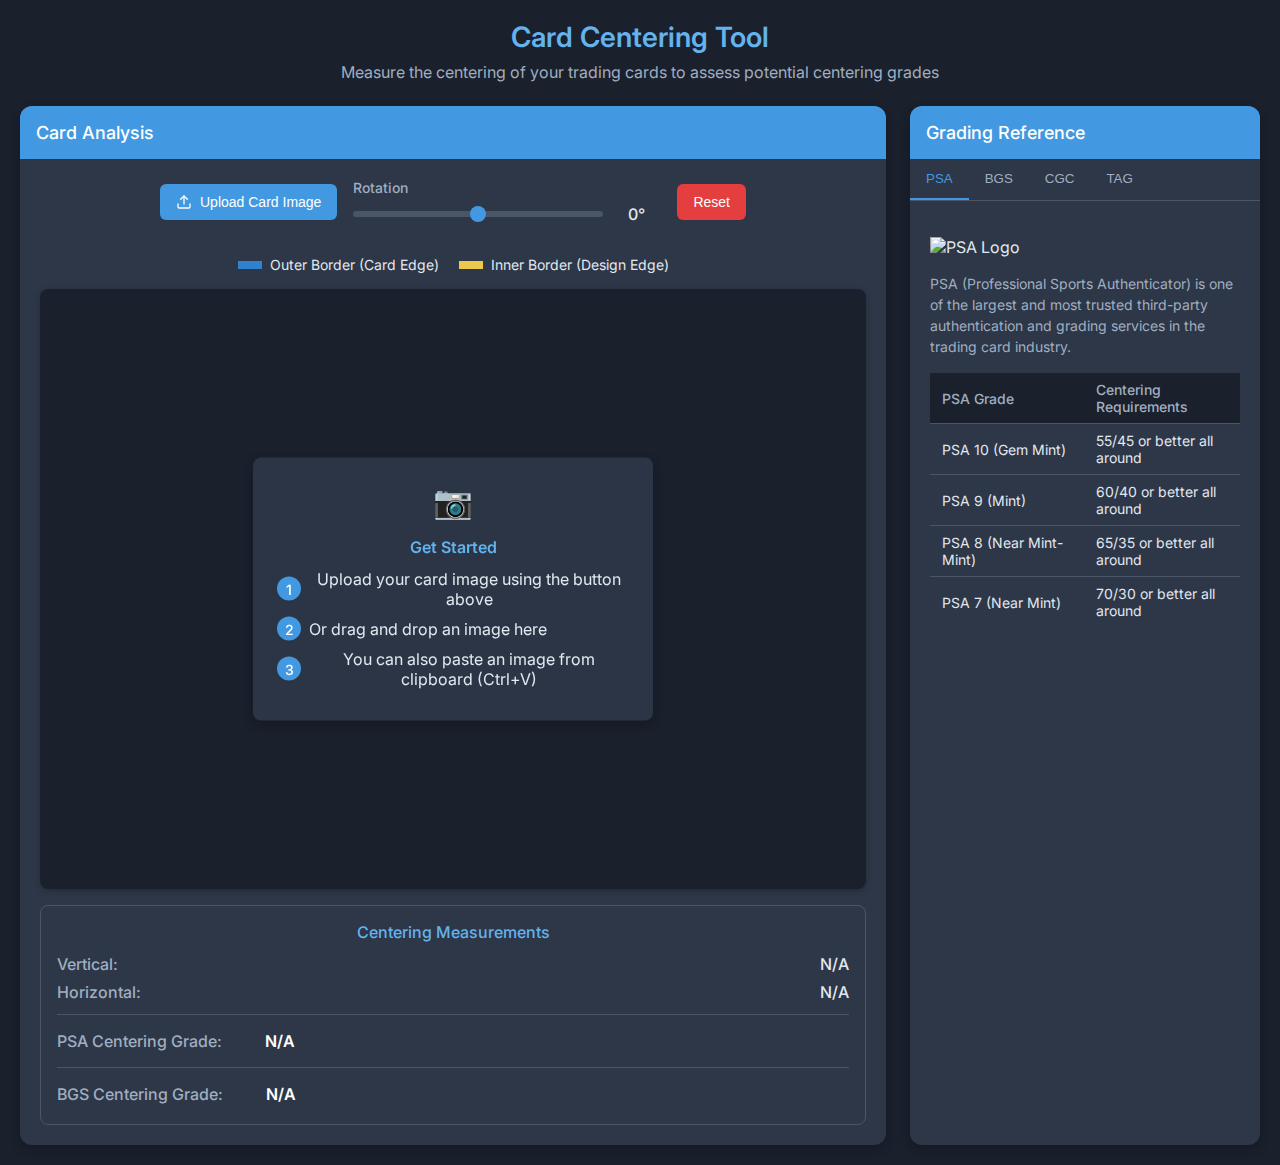
==== index.html @ 0b1258e8 "Version 2" ====
<!DOCTYPE html>
<html lang="en">
<head>
  <meta charset="UTF-8">
  <meta name="viewport" content="width=device-width, initial-scale=1.0">
  <title>Card Centering Tool</title>
  <!-- Google Font -->
  <link rel="preconnect" href="https://fonts.googleapis.com">
  <link rel="preconnect" href="https://fonts.gstatic.com" crossorigin>
  <link href="https://fonts.googleapis.com/css2?family=Inter:wght@400;500;600&display=swap" rel="stylesheet">
  <link rel="stylesheet" href="styles.css">
</head>
<body>
  <div class="header">
    <h1>Card Centering Tool</h1>
    <p class="subheader">Measure the centering of your trading cards to assess potential centering grades</p>
  </div>
  
  <div class="main-container">
    <div class="card-panel">
      <div class="panel-header">Card Analysis</div>
      <div class="panel-content">
        <!-- Controls -->
        <div class="controls">
          <div class="file-input-wrapper">
            <button class="file-input-button">
              <svg xmlns="http://www.w3.org/2000/svg" width="16" height="16" viewBox="0 0 24 24" fill="none" stroke="currentColor" stroke-width="2" stroke-linecap="round" stroke-linejoin="round">
                <path d="M21 15v4a2 2 0 0 1-2 2H5a2 2 0 0 1-2-2v-4"></path>
                <polyline points="17 8 12 3 7 8"></polyline>
                <line x1="12" y1="3" x2="12" y2="15"></line>
              </svg>
              Upload Card Image
            </button>
            <input type="file" id="fileInput" accept="image/*">
          </div>
          
          <div class="control-group">
            <label class="control-label" for="rotateSlider">Rotation</label>
            <div style="display: flex; align-items: center; gap: 8px;">
              <input type="range" id="rotateSlider" min="-5" max="5" step="0.1" value="0">
              <span id="angleValue">0°</span>
            </div>
          </div>
          
          <button id="resetButton" class="reset-button">
            Reset
          </button>
        </div>
        
        <!-- Border legend -->
        <div class="border-legend">
          <div class="legend-item">
            <div class="legend-color outer-border"></div>
            <span>Outer Border (Card Edge)</span>
          </div>
          <div class="legend-item">
            <div class="legend-color inner-border"></div>
            <span>Inner Border (Design Edge)</span>
          </div>
        </div>
        
        <!-- Canvas wrapper -->
        <div id="canvasWrapper">
          <div id="canvasContainer">
            <canvas id="cardCanvas" width="800" height="600"></canvas>
            <!-- Instruction overlay -->
            <div id="instructions">
              <div class="instruction-icon">📷</div>
              <div class="instruction-title">Get Started</div>
              <div class="instruction-step">
                <div class="step-number">1</div>
                <span>Upload your card image using the button above</span>
              </div>
              <div class="instruction-step">
                <div class="step-number">2</div>
                <span>Or drag and drop an image here</span>
              </div>
              <div class="instruction-step">
                <div class="step-number">3</div>
                <span>You can also paste an image from clipboard (Ctrl+V)</span>
              </div>
            </div>
          </div>
        </div>
        
        <!-- Centering info panel -->
        <div id="infoPanel">
          <div class="info-title">Centering Measurements</div>
          <div class="info-row">
            <span class="info-label">Vertical:</span>
            <span id="verticalInfo" class="info-value">N/A</span>
          </div>
          <div class="info-row">
            <span class="info-label">Horizontal:</span>
            <span id="horizontalInfo" class="info-value">N/A</span>
          </div>
          
          <div class="grade-indicator">
            <span class="grade-label">PSA Centering Grade:</span>
            <span id="psaGrade" class="grade-value">N/A</span>
          </div>
          <div class="grade-indicator">
            <span class="grade-label">BGS Centering Grade:</span>
            <span id="bgsGrade" class="grade-value">N/A</span>
          </div>
        </div>
      </div>
    </div>
    
    <!-- Grading reference panel -->
    <div class="grading-panel">
      <div class="panel-header">Grading Reference</div>
      <div class="company-tabs">
        <button class="company-tab active" data-tab="psa">PSA</button>
        <button class="company-tab" data-tab="bgs">BGS</button>
        <button class="company-tab" data-tab="cgc">CGC</button>
        <button class="company-tab" data-tab="tag">TAG</button>
      </div>
      <div class="grading-content">
        <div class="tab-content-wrapper">
          <!-- PSA Content -->
          <div id="psa-content" class="company-content active">
            <img src="/api/placeholder/180/60" alt="PSA Logo" class="grading-logo">
            <p class="company-description">PSA (Professional Sports Authenticator) is one of the largest and most trusted third-party authentication and grading services in the trading card industry.</p>
            
            <div class="grading-info">
              <table class="grading-table">
                <thead>
                  <tr>
                    <th>PSA Grade</th>
                    <th>Centering Requirements</th>
                  </tr>
                </thead>
                <tbody>
                  <tr>
                    <td>PSA 10 (Gem Mint)</td>
                    <td>55/45 or better all around</td>
                  </tr>
                  <tr>
                    <td>PSA 9 (Mint)</td>
                    <td>60/40 or better all around</td>
                  </tr>
                  <tr>
                    <td>PSA 8 (Near Mint-Mint)</td>
                    <td>65/35 or better all around</td>
                  </tr>
                  <tr>
                    <td>PSA 7 (Near Mint)</td>
                    <td>70/30 or better all around</td>
                  </tr>
                  <tr>
                    <td>PSA 6 (Excellent-Near Mint)</td>
                    <td>75/25 or better all around</td>
                  </tr>
                </tbody>
              </table>
            </div>
            
            <p class="company-description"><strong>Note:</strong> PSA expresses centering as a ratio of the larger border measurement to the smaller (e.g., 55/45 means the larger border is 55% and smaller is 45% of the total border width/height).</p>
          </div>
          
          <!-- BGS Content -->
          <div id="bgs-content" class="company-content">
            <img src="/api/placeholder/180/60" alt="BGS Logo" class="grading-logo">
            <p class="company-description">Beckett Grading Services (BGS) is known for its detailed, sub-category grading system that includes separate scores for centering, corners, edges, and surface.</p>
            
            <div class="grading-info">
              <table class="grading-table">
                <thead>
                  <tr>
                    <th>BGS Centering Grade</th>
                    <th>Centering Requirements</th>
                  </tr>
                </thead>
                <tbody>
                  <tr>
                    <td>10 (Pristine)</td>
                    <td>50/50 both axes</td>
                  </tr>
                  <tr>
                    <td>9.5 (Gem Mint)</td>
                    <td>50/50 - 55/45 </td>
                  </tr>
                  <tr>
                    <td>9.0 (Mint)</td>
                    <td>60/40 to 65/35</td>
                  </tr>
                  <tr>
                    <td>8.5 (Near Mint-Mint+)</td>
                    <td>65/35 to 70/30</td>
                  </tr>
                  <tr>
                    <td>8.0 (Near Mint-Mint)</td>
                    <td>70/30 to 75/25</td>
                  </tr>
                </tbody>
              </table>
            </div>
            
            <p class="company-description"><strong>Note:</strong> BGS is known for being particularly strict on centering. Their Black Label (Perfect 10) requires near-perfect 50/50 centering on both axes.</p>
          </div>
          
          <!-- CGC Content -->
          <div id="cgc-content" class="company-content">
            <img src="/api/placeholder/180/60" alt="CGC Logo" class="grading-logo">
            <p class="company-description">Certified Guaranty Company (CGC) is a relatively newer trading card grading service known for their experience in comic book grading. Their centering standards are similar to BGS.</p>
            
            <div class="grading-info">
              <table class="grading-table">
                <thead>
                  <tr>
                    <th>CGC Centering Grade</th>
                    <th>Centering Requirements</th>
                  </tr>
                </thead>
                <tbody>
                  <tr>
                    <td>10 (Pristine)</td>
                    <td>55/45 or better both axes</td>
                  </tr>
                  <tr>
                    <td>9.5 (Gem Mint)</td>
                    <td>60/40 or better both axes</td>
                  </tr>
                  <tr>
                    <td>9.0 (Mint)</td>
                    <td>65/35 or better both axes</td>
                  </tr>
                  <tr>
                    <td>8.5 (Near Mint+)</td>
                    <td>70/30 or better both axes</td>
                  </tr>
                  <tr>
                    <td>8.0 (Near Mint)</td>
                    <td>75/25 or better both axes</td>
                  </tr>
                </tbody>
              </table>
            </div>
            
            <p class="company-description"><strong>Note:</strong> CGC's Perfect 10 (their highest grade) requires near-perfect centering similar to BGS Black Label.</p>
          </div>
          
          <!-- TAG Content -->
          <div id="tag-content" class="company-content">
            <img src="/api/placeholder/180/60" alt="TAG Logo" class="grading-logo">
            <p class="company-description">TAG (Trading Card Authentication & Grading) is an up-and-coming card grading company that focuses on transparency in their grading process.</p>
            
            <div class="grading-info">
              <table class="grading-table">
                <thead>
                  <tr>
                    <th>TAG Centering Grade</th>
                    <th>Centering Requirements</th>
                  </tr>
                </thead>
                <tbody>
                  <tr>
                    <td>10 (Pristine)</td>
                    <td>51/49 or better all around</td>
                  </tr>
                  <tr>
                    <td>10 (Gem+)</td>
                    <td>55/45 or better all around</td>
                  </tr>
                  <tr>
                    <td>9.5 (Gem)</td>
                    <td>60/40 or better all around</td>
                  </tr>
                  <tr>
                    <td>9.0 (Mint+)</td>
                    <td>65/35 or better all around</td>
                  </tr>
                  <tr>
                    <td>8.5 (Mint)</td>
                    <td>70/30 or better all around</td>
                  </tr>
                  <tr>
                    <td>8.0 (Near Mint+)</td>
                    <td>75/25 or better all around</td>
                  </tr>
                </tbody>
              </table>
            </div>
            
            <p class="company-description"><strong>Note:</strong> TAG uses a similar sub-grading system to BGS, with centering being one of their primary evaluation metrics.</p>
          </div>
        </div>
      </div>
    </div>
  </div>
  
  <!-- Load JavaScript files -->
  <script src="js/constants.js"></script>
  <script src="js/utils.js"></script>
  <script src="js/gradeCalculator.js"></script>
  <script src="js/imageHandlers.js"></script>
  <script src="js/borderHandlers.js"></script>
  <script src="js/canvasDrawing.js"></script>
  <script src="js/app.js"></script>
</body>
</html>
---- styles.css ----
* { 
    box-sizing: border-box; 
    margin: 0;
    padding: 0;
  }
  
  body {
    font-family: 'Inter', sans-serif;
    background-color: #1a202c;
    color: #e2e8f0;
    margin: 0;
    padding: 20px;
    display: flex;
    flex-direction: column;
    align-items: center;
    min-height: 100vh;
  }
  
  .header {
    text-align: center;
    margin-bottom: 24px;
    width: 100%;
  }
  
  h1 {
    font-size: 28px;
    font-weight: 600;
    margin-bottom: 8px;
    color: #63b3ed;
  }
  
  .subheader {
    font-size: 16px;
    color: #a0aec0;
    max-width: 600px;
    margin: 0 auto;
  }
  
  .main-container {
    display: flex;
    gap: 24px;
    width: 100%;
    max-width: 1600px;
    justify-content: center;
  }
  
  .card-panel {
    background: #2d3748;
    border-radius: 12px;
    box-shadow: 0 4px 12px rgba(0,0,0,0.2);
    overflow: hidden;
    flex: 1;
    min-width: 300px;
    max-width: 900px;
    display: flex;
    flex-direction: column;
  }
  
  .panel-header {
    background: #4299e1;
    color: white;
    padding: 16px;
    font-weight: 500;
    font-size: 18px;
  }
  
  .panel-content {
    padding: 20px;
    flex-grow: 1;
    display: flex;
    flex-direction: column;
  }
  
  .controls {
    display: flex;
    flex-wrap: wrap;
    gap: 16px;
    margin-bottom: 16px;
    align-items: center;
    justify-content: center;
  }
  
  .control-group {
    display: flex;
    flex-direction: column;
    gap: 8px;
  }
  
  .control-label {
    font-size: 14px;
    font-weight: 500;
    color: #a0aec0;
  }
  
  .file-input-wrapper {
    position: relative;
    display: inline-block;
  }
  
  .file-input-button {
    background: #4299e1;
    color: white;
    padding: 10px 16px;
    border-radius: 6px;
    border: none;
    cursor: pointer;
    font-size: 14px;
    display: inline-flex;
    align-items: center;
    gap: 8px;
    transition: background-color 0.2s;
  }
  
  .file-input-button:hover {
    background: #3182ce;
  }
  
  #fileInput {
    position: absolute;
    top: 0;
    left: 0;
    opacity: 0;
    width: 100%;
    height: 100%;
    cursor: pointer;
  }
  
  input[type="range"] {
    width: 250px;
    height: 6px;
    -webkit-appearance: none;
    background: #4a5568;
    border-radius: 5px;
    outline: none;
  }
  
  input[type="range"]::-webkit-slider-thumb {
    -webkit-appearance: none;
    width: 16px;
    height: 16px;
    border-radius: 50%;
    background: #4299e1;
    cursor: pointer;
  }
  
  input[type="range"]::-moz-range-thumb {
    width: 16px;
    height: 16px;
    border-radius: 50%;
    background: #4299e1;
    cursor: pointer;
    border: none;
  }
  
  #angleValue {
    min-width: 50px;
    text-align: center;
    font-weight: 500;
    color: #e2e8f0;
  }
  
  #canvasWrapper {
    width: 100%;
    position: relative;
    transition: border 0.3s;
    margin-bottom: 16px;
    height: 600px; /* Increased height for better visibility */
  }
  
  #canvasWrapper.dragover {
    border: 2px dashed #4299e1;
    border-radius: 12px;
  }
  
  #canvasContainer {
    background: #2d3748;
    border-radius: 8px;
    box-shadow: 0 2px 6px rgba(0,0,0,0.2);
    position: relative;
    overflow: hidden;
    height: 100%;
  }
  
  canvas {
    width: 100%;
    height: 100%;
    background: #1a202c;
    cursor: crosshair;
    display: block;
    object-fit: contain;
  }
  
  #instructions {
    position: absolute;
    top: 50%;
    left: 50%;
    transform: translate(-50%, -50%);
    background: rgba(45, 55, 72, 0.9);
    padding: 24px;
    border-radius: 8px;
    box-shadow: 0 4px 12px rgba(0,0,0,0.2);
    text-align: center;
    font-size: 16px;
    width: 80%;
    max-width: 400px;
    z-index: 10;
    color: #e2e8f0;
  }
  
  .instruction-title {
    font-weight: 600;
    margin-bottom: 12px;
    color: #63b3ed;
  }
  
  .instruction-icon {
    font-size: 32px;
    margin-bottom: 16px;
    color: #4299e1;
  }
  
  .instruction-step {
    margin-bottom: 8px;
    display: flex;
    align-items: center;
    gap: 8px;
  }
  
  .step-number {
    background: #4299e1;
    color: white;
    width: 24px;
    height: 24px;
    border-radius: 50%;
    display: flex;
    align-items: center;
    justify-content: center;
    font-size: 14px;
    font-weight: 500;
    flex-shrink: 0;
  }
  
  #infoPanel {
    background: #2d3748;
    padding: 16px;
    border-radius: 8px;
    border: 1px solid #4a5568;
  }
  
  .info-title {
    font-weight: 500;
    margin-bottom: 12px;
    color: #63b3ed;
    text-align: center;
  }
  
  .info-row {
    display: flex;
    justify-content: space-between;
    margin-bottom: 8px;
  }
  
  .info-label {
    font-weight: 500;
    color: #a0aec0;
  }
  
  .info-value {
    font-weight: 500;
    color: #e2e8f0;
  }
  
  .grade-indicator {
    display: flex;
    align-items: center;
    gap: 8px;
    margin-top: 12px;
    padding-top: 12px;
    border-top: 1px solid #4a5568;
  }
  
  .grade-label {
    font-weight: 500;
    color: #a0aec0;
  }
  
  .grade-value {
    font-weight: 600;
    padding: 4px 8px;
    border-radius: 4px;
    color: white;
    min-width: 100px;
    text-align: center;
  }
  
  .grade-excellent {
    background-color: #38a169;
  }
  
  .grade-good {
    background-color: #4299e1;
  }
  
  .grade-fair {
    background-color: #ed8936;
  }
  
  .grade-poor {
    background-color: #e53e3e;
  }
  
  .reset-button {
    background: #e53e3e;
    color: white;
    border: none;
    padding: 10px 16px;
    border-radius: 6px;
    cursor: pointer;
    font-size: 14px;
    transition: background-color 0.2s;
  }
  
  .reset-button:hover {
    background: #c53030;
  }
  
  .grading-panel {
    background: #2d3748;
    border-radius: 12px;
    box-shadow: 0 4px 12px rgba(0,0,0,0.2);
    overflow: hidden;
    width: 350px;
    min-width: 300px;
    flex-shrink: 0;
  }
  
  .grading-content {
    padding: 20px;
    flex-grow: 1;
  }
  
  .company-tabs {
    display: flex;
    border-bottom: 1px solid #4a5568;
  }
  
  .company-tab {
    padding: 12px 16px;
    cursor: pointer;
    font-weight: 500;
    color: #a0aec0;
    background: transparent;
    border: none;
    border-bottom: 2px solid transparent;
    transition: all 0.2s;
  }
  
  .company-tab.active {
    color: #4299e1;
    border-bottom: 2px solid #4299e1;
  }
  
  .company-tab:hover:not(.active) {
    background: #1a202c;
  }
  
  .company-content {
    display: none;
    padding: 16px 0;
  }
  
  .company-content.active {
    display: block;
  }
  
  .grading-info {
    margin-bottom: 16px;
  }
  
  .grading-table {
    width: 100%;
    border-collapse: collapse;
    margin-bottom: 16px;
    font-size: 14px;
  }
  
  .grading-table th,
  .grading-table td {
    padding: 8px 12px;
    text-align: left;
    border-bottom: 1px solid #4a5568;
    color: #e2e8f0;
  }
  
  .grading-table th {
    background: #1a202c;
    font-weight: 500;
    color: #a0aec0;
  }
  
  .grading-logo {
    max-width: 180px;
    height: auto;
    margin-bottom: 16px;
    display: block;
  }
  
  .company-description {
    margin-bottom: 16px;
    font-size: 14px;
    color: #a0aec0;
    line-height: 1.5;
  }
  
  .border-legend {
    display: flex;
    gap: 20px;
    margin: 16px 0;
    justify-content: center;
    flex-wrap: wrap;
  }
  
  .legend-item {
    display: flex;
    align-items: center;
    gap: 8px;
    font-size: 14px;
    color: #e2e8f0;
  }
  
  .legend-color {
    width: 24px;
    height: 8px;
  }
  
  .outer-border {
    background-color: #3182ce;
  }
  
  .inner-border {
    background-color: #ecc94b;
  }
  
  .tab-content-wrapper {
    max-height: 400px;
    overflow-y: auto;
  }
  
  @media (max-width: 768px) {
    .main-container {
      flex-direction: column;
      align-items: center;
    }
    
    .controls {
      flex-direction: column;
      align-items: stretch;
    }
    
    .file-input-wrapper {
      width: 100%;
    }
    
    .file-input-button {
      width: 100%;
      justify-content: center;
    }
    
    input[type="range"] {
      width: 100%;
    }
    
    .grading-panel {
      width: 100%;
    }
    
    #canvasWrapper {
      height: 450px;
    }
  }
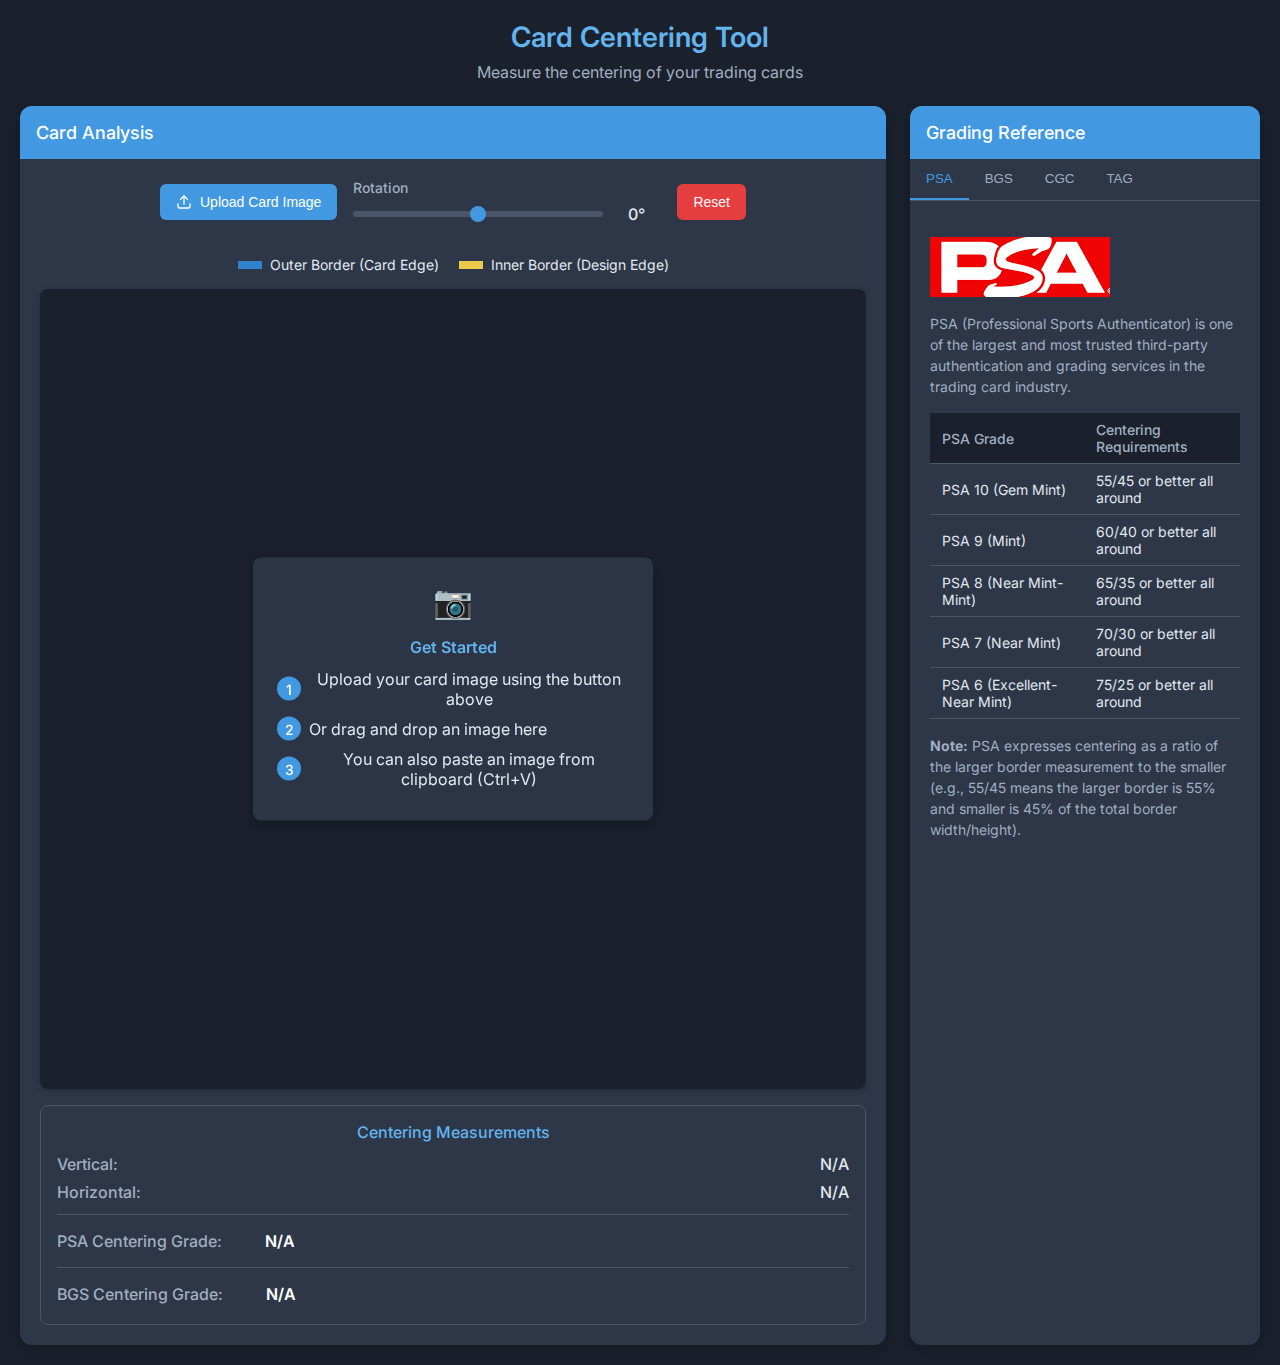
==== commit b2bf3674: "Fixed image upload, updated gui, added logo" ====
--- a/index.html
+++ b/index.html
@@ -13,9 +13,9 @@
 <body>
   <div class="header">
     <h1>Card Centering Tool</h1>
-    <p class="subheader">Measure the centering of your trading cards to assess potential centering grades</p>
+    <p class="subheader">Measure the centering of your trading cards</p>
   </div>
-  
+
   <div class="main-container">
     <div class="card-panel">
       <div class="panel-header">Card Analysis</div>
@@ -120,7 +120,7 @@
         <div class="tab-content-wrapper">
           <!-- PSA Content -->
           <div id="psa-content" class="company-content active">
-            <img src="/api/placeholder/180/60" alt="PSA Logo" class="grading-logo">
+            <img src="images/psa-logo-dark.png" alt="PSA Logo" class="grading-logo">
             <p class="company-description">PSA (Professional Sports Authenticator) is one of the largest and most trusted third-party authentication and grading services in the trading card industry.</p>
             
             <div class="grading-info">
@@ -161,14 +161,14 @@
           
           <!-- BGS Content -->
           <div id="bgs-content" class="company-content">
-            <img src="/api/placeholder/180/60" alt="BGS Logo" class="grading-logo">
+            <img src="images/bgs-logo-dark.png" alt="BGS Logo" class="grading-logo">
             <p class="company-description">Beckett Grading Services (BGS) is known for its detailed, sub-category grading system that includes separate scores for centering, corners, edges, and surface.</p>
             
             <div class="grading-info">
               <table class="grading-table">
                 <thead>
                   <tr>
-                    <th>BGS Centering Grade</th>
+                    <th>BGS Grade</th>
                     <th>Centering Requirements</th>
                   </tr>
                 </thead>
@@ -202,14 +202,14 @@
           
           <!-- CGC Content -->
           <div id="cgc-content" class="company-content">
-            <img src="/api/placeholder/180/60" alt="CGC Logo" class="grading-logo">
+            <img src="images/cgc-logo-dark.png" alt="CGC Logo" class="grading-logo">
             <p class="company-description">Certified Guaranty Company (CGC) is a relatively newer trading card grading service known for their experience in comic book grading. Their centering standards are similar to BGS.</p>
             
             <div class="grading-info">
               <table class="grading-table">
                 <thead>
                   <tr>
-                    <th>CGC Centering Grade</th>
+                    <th>CGC Grade</th>
                     <th>Centering Requirements</th>
                   </tr>
                 </thead>
@@ -243,14 +243,14 @@
           
           <!-- TAG Content -->
           <div id="tag-content" class="company-content">
-            <img src="/api/placeholder/180/60" alt="TAG Logo" class="grading-logo">
+            <img src="images/tag-logo-dark.png" alt="TAG Logo" class="grading-logo">
             <p class="company-description">TAG (Trading Card Authentication & Grading) is an up-and-coming card grading company that focuses on transparency in their grading process.</p>
             
             <div class="grading-info">
               <table class="grading-table">
                 <thead>
                   <tr>
-                    <th>TAG Centering Grade</th>
+                    <th>TAG Grade</th>
                     <th>Centering Requirements</th>
                   </tr>
                 </thead>
--- a/styles.css
+++ b/styles.css
@@ -51,7 +51,7 @@
     overflow: hidden;
     flex: 1;
     min-width: 300px;
-    max-width: 900px;
+    max-width: 1000px; /* Increased from 900px for wider panel */
     display: flex;
     flex-direction: column;
   }
@@ -164,7 +164,7 @@
     position: relative;
     transition: border 0.3s;
     margin-bottom: 16px;
-    height: 600px; /* Increased height for better visibility */
+    height: 800px; /* Increased height for better visibility */
   }
   
   #canvasWrapper.dragover {
@@ -336,7 +336,6 @@
   
   .grading-content {
     padding: 20px;
-    flex-grow: 1;
   }
   
   .company-tabs {
@@ -442,8 +441,8 @@
   }
   
   .tab-content-wrapper {
-    max-height: 400px;
-    overflow-y: auto;
+    max-height: none;
+    overflow-y: visible;
   }
   
   @media (max-width: 768px) {
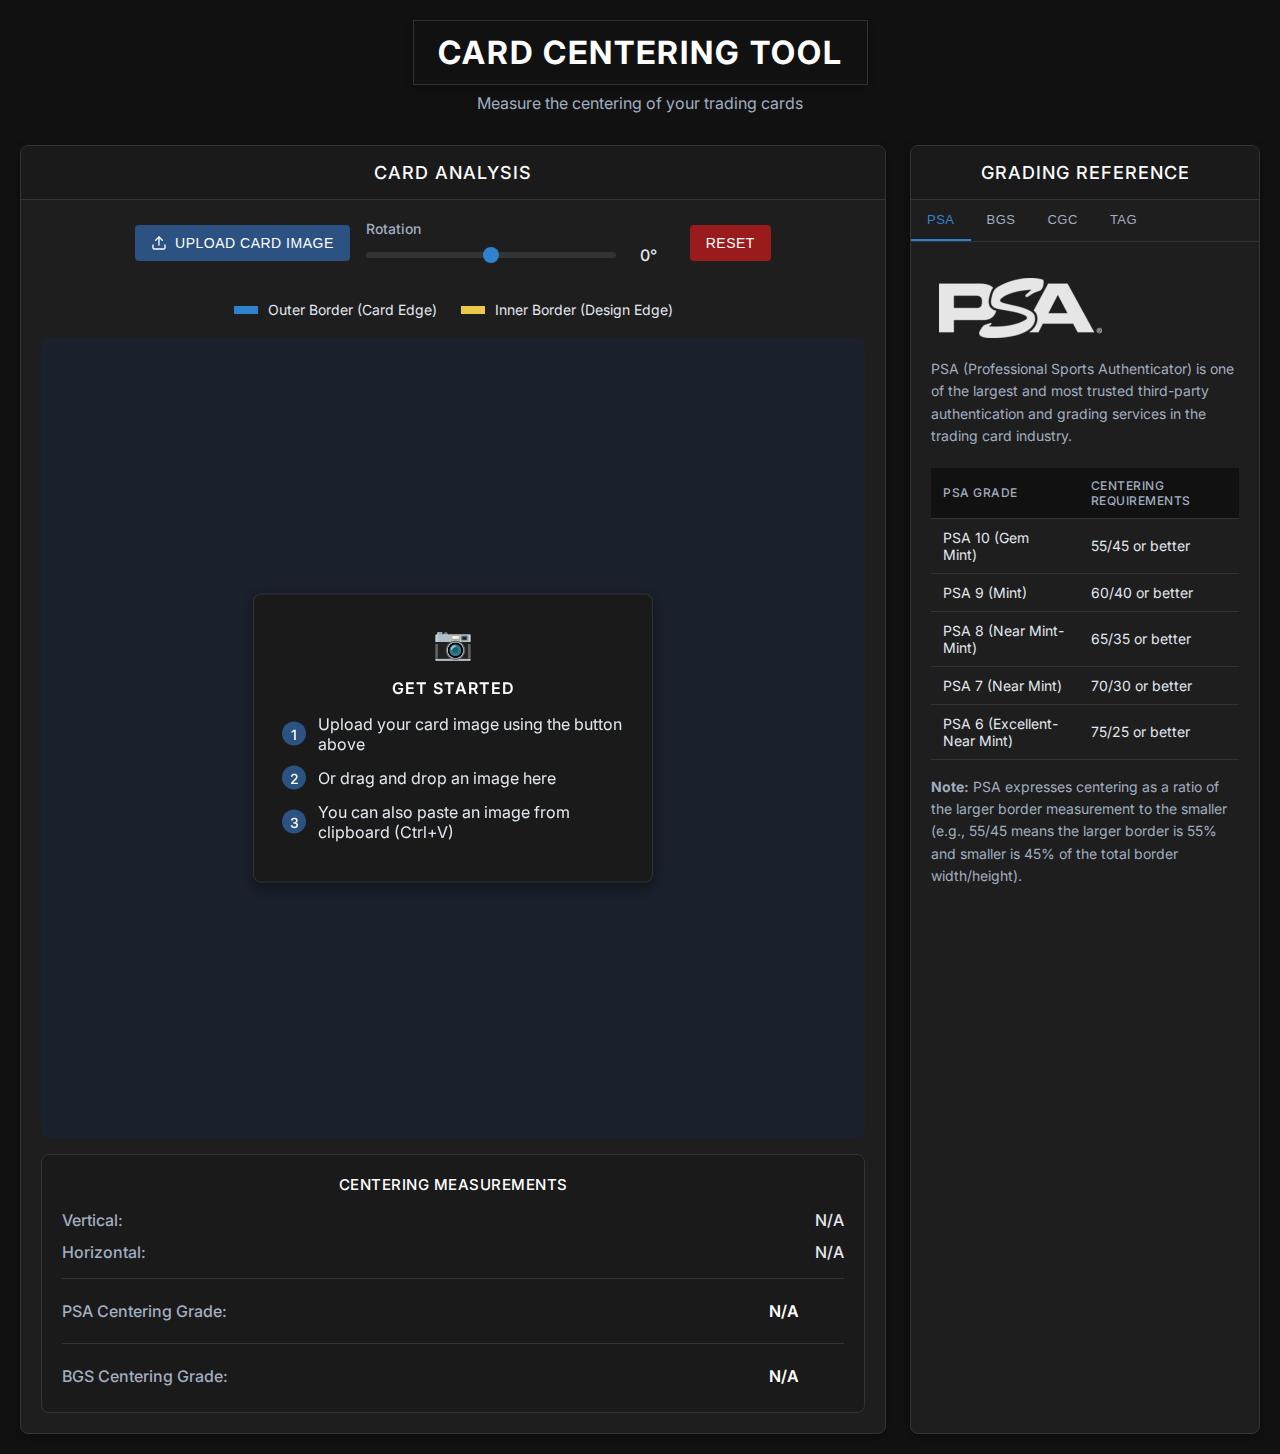
==== commit e33b5b1f: "updated gui and styling" ====
--- a/index.html
+++ b/index.html
@@ -134,23 +134,23 @@
                 <tbody>
                   <tr>
                     <td>PSA 10 (Gem Mint)</td>
-                    <td>55/45 or better all around</td>
+                    <td>55/45 or better</td>
                   </tr>
                   <tr>
                     <td>PSA 9 (Mint)</td>
-                    <td>60/40 or better all around</td>
+                    <td>60/40 or better</td>
                   </tr>
                   <tr>
                     <td>PSA 8 (Near Mint-Mint)</td>
-                    <td>65/35 or better all around</td>
+                    <td>65/35 or better</td>
                   </tr>
                   <tr>
                     <td>PSA 7 (Near Mint)</td>
-                    <td>70/30 or better all around</td>
+                    <td>70/30 or better</td>
                   </tr>
                   <tr>
                     <td>PSA 6 (Excellent-Near Mint)</td>
-                    <td>75/25 or better all around</td>
+                    <td>75/25 or better</td>
                   </tr>
                 </tbody>
               </table>
@@ -179,7 +179,7 @@
                   </tr>
                   <tr>
                     <td>9.5 (Gem Mint)</td>
-                    <td>50/50 - 55/45 </td>
+                    <td>50/50 to 55/45 </td>
                   </tr>
                   <tr>
                     <td>9.0 (Mint)</td>
@@ -197,7 +197,7 @@
               </table>
             </div>
             
-            <p class="company-description"><strong>Note:</strong> BGS is known for being particularly strict on centering. Their Black Label (Perfect 10) requires near-perfect 50/50 centering on both axes.</p>
+            <p class="company-description"><strong>Note:</strong> BGS is known for being particularly strict on centering. Their Black Label (Pristine 10) requires perfect 50/50 centering on both axes.</p>
           </div>
           
           <!-- CGC Content -->
@@ -216,23 +216,27 @@
                 <tbody>
                   <tr>
                     <td>10 (Pristine)</td>
-                    <td>55/45 or better both axes</td>
+                    <td>50/50</td>
+                  </tr>
+                  <tr>
+                    <td>10 (Gem Mint)</td>
+                    <td>55/45 or better</td>
                   </tr>
                   <tr>
                     <td>9.5 (Gem Mint)</td>
-                    <td>60/40 or better both axes</td>
+                    <td>60/40 or better</td>
                   </tr>
                   <tr>
                     <td>9.0 (Mint)</td>
-                    <td>65/35 or better both axes</td>
+                    <td>60/40 or better</td>
                   </tr>
                   <tr>
                     <td>8.5 (Near Mint+)</td>
-                    <td>70/30 or better both axes</td>
+                    <td>65/35 or better</td>
                   </tr>
                   <tr>
                     <td>8.0 (Near Mint)</td>
-                    <td>75/25 or better both axes</td>
+                    <td>65/35 or better</td>
                   </tr>
                 </tbody>
               </table>
@@ -244,7 +248,7 @@
           <!-- TAG Content -->
           <div id="tag-content" class="company-content">
             <img src="images/tag-logo-dark.png" alt="TAG Logo" class="grading-logo">
-            <p class="company-description">TAG (Trading Card Authentication & Grading) is an up-and-coming card grading company that focuses on transparency in their grading process.</p>
+            <p class="company-description">TAG (Technical Authentication & Grading) is an up-and-coming card grading company that focuses on transparency in their grading process.</p>
             
             <div class="grading-info">
               <table class="grading-table">
@@ -256,34 +260,38 @@
                 </thead>
                 <tbody>
                   <tr>
-                    <td>10 (Pristine)</td>
-                    <td>51/49 or better all around</td>
-                  </tr>
-                  <tr>
-                    <td>10 (Gem+)</td>
-                    <td>55/45 or better all around</td>
-                  </tr>
-                  <tr>
-                    <td>9.5 (Gem)</td>
-                    <td>60/40 or better all around</td>
-                  </tr>
-                  <tr>
-                    <td>9.0 (Mint+)</td>
-                    <td>65/35 or better all around</td>
-                  </tr>
-                  <tr>
-                    <td>8.5 (Mint)</td>
-                    <td>70/30 or better all around</td>
-                  </tr>
-                  <tr>
-                    <td>8.0 (Near Mint+)</td>
-                    <td>75/25 or better all around</td>
+                    <td>10 (Tag Pristine)</td>
+                    <td>51/49 or better</td>
+                  </tr>
+                  <tr>
+                    <td>10 (Gem Mint)</td>
+                    <td>55/45 or better</td>
+                  </tr>
+                  <tr>
+                    <td>9 (Mint)</td>
+                    <td>60/40 or better</td>
+                  </tr>
+                  <tr>
+                    <td>8.5 (Near Mint - Mint+)</td>
+                    <td>62.5/37.5 or better</td>
+                  </tr>
+                  <tr>
+                    <td>8 (Near Mint - Mint)</td>
+                    <td>65/35 or better</td>
+                  </tr>
+                  <tr>
+                    <td>7.5 (Near Mint+)</td>
+                    <td>65/35 or better</td>
+                  </tr>
+                  <tr>
+                    <td>7 (Near Mint)</td>
+                    <td>70/30 or better</td>
                   </tr>
                 </tbody>
               </table>
             </div>
             
-            <p class="company-description"><strong>Note:</strong> TAG uses a similar sub-grading system to BGS, with centering being one of their primary evaluation metrics.</p>
+            <p class="company-description"><strong>Note:</strong> TAG uses a 1-1000 point-based system, with centering being one of their primary evaluation metrics.</p>
           </div>
         </div>
       </div>
@@ -297,6 +305,7 @@
   <script src="js/imageHandlers.js"></script>
   <script src="js/borderHandlers.js"></script>
   <script src="js/canvasDrawing.js"></script>
+  <script src="js/uiHandler.js"></script>
   <script src="js/app.js"></script>
 </body>
 </html>--- a/styles.css
+++ b/styles.css
@@ -1,479 +1,511 @@
 * { 
-    box-sizing: border-box; 
-    margin: 0;
-    padding: 0;
-  }
-  
-  body {
-    font-family: 'Inter', sans-serif;
-    background-color: #1a202c;
-    color: #e2e8f0;
-    margin: 0;
-    padding: 20px;
-    display: flex;
+  box-sizing: border-box; 
+  margin: 0;
+  padding: 0;
+}
+
+body {
+  font-family: 'Inter', sans-serif;
+  background-color: #111111;
+  color: #e2e8f0;
+  margin: 0;
+  padding: 20px;
+  display: flex;
+  flex-direction: column;
+  align-items: center;
+  min-height: 100vh;
+}
+
+.header {
+  text-align: center;
+  margin-bottom: 32px;
+  width: 100%;
+}
+
+h1 {
+  font-size: 32px;
+  font-weight: 700;
+  margin-bottom: 8px;
+  color: #ffffff;
+  letter-spacing: 2px;
+  text-transform: uppercase;
+  display: inline-block;
+  padding: 12px 24px;
+  border: 1px solid #333333;
+  box-shadow: 0 4px 8px rgba(0,0,0,0.3);
+}
+
+.subheader {
+  font-size: 16px;
+  color: #a0aec0;
+  max-width: 600px;
+  margin: 0 auto;
+}
+
+.main-container {
+  display: flex;
+  gap: 24px;
+  width: 100%;
+  max-width: 1600px;
+  justify-content: center;
+}
+
+.card-panel {
+  background: #1e1e1e;
+  border-radius: 8px;
+  box-shadow: 0 4px 12px rgba(0,0,0,0.3);
+  overflow: hidden;
+  flex: 1;
+  min-width: 300px;
+  max-width: 1000px;
+  display: flex;
+  flex-direction: column;
+  border: 1px solid #333333;
+}
+
+.panel-header {
+  background: #1a1a1a;
+  color: white;
+  padding: 16px;
+  font-weight: 500;
+  font-size: 18px;
+  text-transform: uppercase;
+  letter-spacing: 1px;
+  border-bottom: 1px solid #333333;
+  text-align: center;
+}
+
+.panel-content {
+  padding: 20px;
+  flex-grow: 1;
+  display: flex;
+  flex-direction: column;
+}
+
+.controls {
+  display: flex;
+  flex-wrap: wrap;
+  gap: 16px;
+  margin-bottom: 16px;
+  align-items: center;
+  justify-content: center;
+}
+
+.control-group {
+  display: flex;
+  flex-direction: column;
+  gap: 8px;
+}
+
+.control-label {
+  font-size: 14px;
+  font-weight: 500;
+  color: #a0aec0;
+}
+
+.file-input-wrapper {
+  position: relative;
+  display: inline-block;
+}
+
+.file-input-button {
+  background: #2c5282;
+  color: white;
+  padding: 10px 16px;
+  border-radius: 4px;
+  border: none;
+  cursor: pointer;
+  font-size: 14px;
+  display: inline-flex;
+  align-items: center;
+  gap: 8px;
+  transition: background-color 0.2s;
+  text-transform: uppercase;
+  letter-spacing: 0.5px;
+  font-weight: 500;
+}
+
+.file-input-button:hover {
+  background: #3182ce;
+}
+
+#fileInput {
+  position: absolute;
+  top: 0;
+  left: 0;
+  opacity: 0;
+  width: 100%;
+  height: 100%;
+  cursor: pointer;
+}
+
+input[type="range"] {
+  width: 250px;
+  height: 6px;
+  -webkit-appearance: none;
+  background: #333333;
+  border-radius: 3px;
+  outline: none;
+}
+
+input[type="range"]::-webkit-slider-thumb {
+  -webkit-appearance: none;
+  width: 16px;
+  height: 16px;
+  border-radius: 50%;
+  background: #3182ce;
+  cursor: pointer;
+}
+
+input[type="range"]::-moz-range-thumb {
+  width: 16px;
+  height: 16px;
+  border-radius: 50%;
+  background: #3182ce;
+  cursor: pointer;
+  border: none;
+}
+
+#angleValue {
+  min-width: 50px;
+  text-align: center;
+  font-weight: 500;
+  color: #e2e8f0;
+}
+
+#canvasWrapper {
+  width: 100%;
+  position: relative;
+  transition: border 0.3s;
+  margin-bottom: 16px;
+  height: 800px;
+  border-radius: 8px;
+  overflow: hidden;
+}
+
+#canvasWrapper.dragover {
+  border: 2px dashed #3182ce;
+}
+
+#canvasContainer {
+  background: #1a1a1a;
+  position: relative;
+  overflow: hidden;
+  height: 100%;
+}
+
+canvas {
+  width: 100%;
+  height: 100%;
+  background: #111111;
+  cursor: crosshair;
+  display: block;
+  object-fit: contain;
+}
+
+#instructions {
+  position: absolute;
+  top: 50%;
+  left: 50%;
+  transform: translate(-50%, -50%);
+  background: rgba(26, 26, 26, 0.95);
+  padding: 28px;
+  border-radius: 8px;
+  box-shadow: 0 4px 12px rgba(0,0,0,0.4);
+  text-align: center;
+  font-size: 16px;
+  width: 80%;
+  max-width: 400px;
+  z-index: 10;
+  color: #e2e8f0;
+  border: 1px solid #333333;
+}
+
+.instruction-title {
+  font-weight: 600;
+  margin-bottom: 16px;
+  color: #ffffff;
+  text-transform: uppercase;
+  letter-spacing: 1px;
+}
+
+.instruction-icon {
+  font-size: 32px;
+  margin-bottom: 16px;
+  color: #3182ce;
+}
+
+.instruction-step {
+  margin-bottom: 12px;
+  display: flex;
+  align-items: center;
+  gap: 12px;
+  text-align: left;
+}
+
+.step-number {
+  background: #2c5282;
+  color: white;
+  width: 24px;
+  height: 24px;
+  border-radius: 50%;
+  display: flex;
+  align-items: center;
+  justify-content: center;
+  font-size: 14px;
+  font-weight: 500;
+  flex-shrink: 0;
+}
+
+#infoPanel {
+  background: #1a1a1a;
+  padding: 20px;
+  border-radius: 8px;
+  border: 1px solid #333333;
+}
+
+.info-title {
+  font-weight: 500;
+  margin-bottom: 16px;
+  color: #ffffff;
+  text-align: center;
+  text-transform: uppercase;
+  letter-spacing: 0.5px;
+  font-size: 15px;
+}
+
+.info-row {
+  display: flex;
+  justify-content: space-between;
+  margin-bottom: 12px;
+}
+
+.info-label {
+  font-weight: 500;
+  color: #a0aec0;
+}
+
+.info-value {
+  font-weight: 500;
+  color: #e2e8f0;
+}
+
+.grade-indicator {
+  display: flex;
+  align-items: center;
+  justify-content: space-between;
+  gap: 8px;
+  margin-top: 16px;
+  padding-top: 16px;
+  border-top: 1px solid #333333;
+}
+
+.grade-label {
+  font-weight: 500;
+  color: #a0aec0;
+}
+
+.grade-value {
+  font-weight: 600;
+  padding: 6px 10px;
+  border-radius: 4px;
+  color: white;
+  min-width: 120px;
+  text-align: center;
+}
+
+.grade-excellent {
+  background-color: #38a169;
+}
+
+.grade-good {
+  background-color: #3182ce;
+}
+
+.grade-fair {
+  background-color: #d97706;
+}
+
+.grade-poor {
+  background-color: #dc2626;
+}
+
+.reset-button {
+  background: #991b1b;
+  color: white;
+  border: none;
+  padding: 10px 16px;
+  border-radius: 4px;
+  cursor: pointer;
+  font-size: 14px;
+  transition: background-color 0.2s;
+  text-transform: uppercase;
+  letter-spacing: 0.5px;
+  font-weight: 500;
+}
+
+.reset-button:hover {
+  background: #b91c1c;
+}
+
+.grading-panel {
+  background: #1e1e1e;
+  border-radius: 8px;
+  box-shadow: 0 4px 12px rgba(0,0,0,0.3);
+  overflow: hidden;
+  width: 350px;
+  min-width: 300px;
+  flex-shrink: 0;
+  border: 1px solid #333333;
+}
+
+.grading-content {
+  padding: 20px;
+}
+
+.company-tabs {
+  display: flex;
+  border-bottom: 1px solid #333333;
+}
+
+.company-tab {
+  padding: 12px 16px;
+  cursor: pointer;
+  font-weight: 500;
+  color: #a0aec0;
+  background: transparent;
+  border: none;
+  border-bottom: 2px solid transparent;
+  transition: all 0.2s;
+  text-transform: uppercase;
+  letter-spacing: 0.5px;
+  font-size: 13px;
+}
+
+.company-tab.active {
+  color: #3182ce;
+  border-bottom: 2px solid #3182ce;
+}
+
+.company-tab:hover:not(.active) {
+  background: #111111;
+}
+
+.company-content {
+  display: none;
+  padding: 16px 0;
+}
+
+.company-content.active {
+  display: block;
+}
+
+.grading-info {
+  margin-bottom: 16px;
+}
+
+.grading-table {
+  width: 100%;
+  border-collapse: collapse;
+  margin-bottom: 16px;
+  font-size: 14px;
+}
+
+.grading-table th,
+.grading-table td {
+  padding: 10px 12px;
+  text-align: left;
+  border-bottom: 1px solid #333333;
+  color: #e2e8f0;
+}
+
+.grading-table th {
+  background: #111111;
+  font-weight: 500;
+  color: #a0aec0;
+  text-transform: uppercase;
+  letter-spacing: 0.5px;
+  font-size: 12px;
+}
+
+.grading-logo {
+  max-width: 180px;
+  height: auto;
+  margin-bottom: 20px;
+  display: block;
+  filter: brightness(0.9);
+}
+
+.company-description {
+  margin-bottom: 20px;
+  font-size: 14px;
+  color: #a0aec0;
+  line-height: 1.6;
+}
+
+.border-legend {
+  display: flex;
+  gap: 24px;
+  margin: 20px 0;
+  justify-content: center;
+  flex-wrap: wrap;
+}
+
+.legend-item {
+  display: flex;
+  align-items: center;
+  gap: 10px;
+  font-size: 14px;
+  color: #e2e8f0;
+}
+
+.legend-color {
+  width: 24px;
+  height: 8px;
+}
+
+.outer-border {
+  background-color: #3182ce;
+}
+
+.inner-border {
+  background-color: #ecc94b;
+}
+
+.tab-content-wrapper {
+  max-height: none;
+  overflow-y: visible;
+}
+
+@media (max-width: 768px) {
+  .main-container {
     flex-direction: column;
     align-items: center;
-    min-height: 100vh;
-  }
-  
-  .header {
-    text-align: center;
-    margin-bottom: 24px;
-    width: 100%;
-  }
-  
-  h1 {
-    font-size: 28px;
-    font-weight: 600;
-    margin-bottom: 8px;
-    color: #63b3ed;
-  }
-  
-  .subheader {
-    font-size: 16px;
-    color: #a0aec0;
-    max-width: 600px;
-    margin: 0 auto;
-  }
-  
-  .main-container {
-    display: flex;
-    gap: 24px;
-    width: 100%;
-    max-width: 1600px;
-    justify-content: center;
-  }
-  
-  .card-panel {
-    background: #2d3748;
-    border-radius: 12px;
-    box-shadow: 0 4px 12px rgba(0,0,0,0.2);
-    overflow: hidden;
-    flex: 1;
-    min-width: 300px;
-    max-width: 1000px; /* Increased from 900px for wider panel */
-    display: flex;
-    flex-direction: column;
-  }
-  
-  .panel-header {
-    background: #4299e1;
-    color: white;
-    padding: 16px;
-    font-weight: 500;
-    font-size: 18px;
-  }
-  
-  .panel-content {
-    padding: 20px;
-    flex-grow: 1;
-    display: flex;
-    flex-direction: column;
   }
   
   .controls {
-    display: flex;
-    flex-wrap: wrap;
-    gap: 16px;
-    margin-bottom: 16px;
-    align-items: center;
-    justify-content: center;
-  }
-  
-  .control-group {
-    display: flex;
     flex-direction: column;
-    gap: 8px;
-  }
-  
-  .control-label {
-    font-size: 14px;
-    font-weight: 500;
-    color: #a0aec0;
+    align-items: stretch;
   }
   
   .file-input-wrapper {
-    position: relative;
-    display: inline-block;
+    width: 100%;
   }
   
   .file-input-button {
-    background: #4299e1;
-    color: white;
-    padding: 10px 16px;
-    border-radius: 6px;
-    border: none;
-    cursor: pointer;
-    font-size: 14px;
-    display: inline-flex;
-    align-items: center;
-    gap: 8px;
-    transition: background-color 0.2s;
-  }
-  
-  .file-input-button:hover {
-    background: #3182ce;
-  }
-  
-  #fileInput {
-    position: absolute;
-    top: 0;
-    left: 0;
-    opacity: 0;
     width: 100%;
-    height: 100%;
-    cursor: pointer;
+    justify-content: center;
   }
   
   input[type="range"] {
-    width: 250px;
-    height: 6px;
-    -webkit-appearance: none;
-    background: #4a5568;
-    border-radius: 5px;
-    outline: none;
+    width: 100%;
   }
   
-  input[type="range"]::-webkit-slider-thumb {
-    -webkit-appearance: none;
-    width: 16px;
-    height: 16px;
-    border-radius: 50%;
-    background: #4299e1;
-    cursor: pointer;
-  }
-  
-  input[type="range"]::-moz-range-thumb {
-    width: 16px;
-    height: 16px;
-    border-radius: 50%;
-    background: #4299e1;
-    cursor: pointer;
-    border: none;
-  }
-  
-  #angleValue {
-    min-width: 50px;
-    text-align: center;
-    font-weight: 500;
-    color: #e2e8f0;
+  .grading-panel {
+    width: 100%;
   }
   
   #canvasWrapper {
-    width: 100%;
-    position: relative;
-    transition: border 0.3s;
-    margin-bottom: 16px;
-    height: 800px; /* Increased height for better visibility */
-  }
-  
-  #canvasWrapper.dragover {
-    border: 2px dashed #4299e1;
-    border-radius: 12px;
-  }
-  
-  #canvasContainer {
-    background: #2d3748;
-    border-radius: 8px;
-    box-shadow: 0 2px 6px rgba(0,0,0,0.2);
-    position: relative;
-    overflow: hidden;
-    height: 100%;
-  }
-  
-  canvas {
-    width: 100%;
-    height: 100%;
-    background: #1a202c;
-    cursor: crosshair;
-    display: block;
-    object-fit: contain;
-  }
-  
-  #instructions {
-    position: absolute;
-    top: 50%;
-    left: 50%;
-    transform: translate(-50%, -50%);
-    background: rgba(45, 55, 72, 0.9);
-    padding: 24px;
-    border-radius: 8px;
-    box-shadow: 0 4px 12px rgba(0,0,0,0.2);
-    text-align: center;
-    font-size: 16px;
-    width: 80%;
-    max-width: 400px;
-    z-index: 10;
-    color: #e2e8f0;
-  }
-  
-  .instruction-title {
-    font-weight: 600;
-    margin-bottom: 12px;
-    color: #63b3ed;
-  }
-  
-  .instruction-icon {
-    font-size: 32px;
-    margin-bottom: 16px;
-    color: #4299e1;
-  }
-  
-  .instruction-step {
-    margin-bottom: 8px;
-    display: flex;
-    align-items: center;
-    gap: 8px;
-  }
-  
-  .step-number {
-    background: #4299e1;
-    color: white;
-    width: 24px;
-    height: 24px;
-    border-radius: 50%;
-    display: flex;
-    align-items: center;
-    justify-content: center;
-    font-size: 14px;
-    font-weight: 500;
-    flex-shrink: 0;
-  }
-  
-  #infoPanel {
-    background: #2d3748;
-    padding: 16px;
-    border-radius: 8px;
-    border: 1px solid #4a5568;
-  }
-  
-  .info-title {
-    font-weight: 500;
-    margin-bottom: 12px;
-    color: #63b3ed;
-    text-align: center;
-  }
-  
-  .info-row {
-    display: flex;
-    justify-content: space-between;
-    margin-bottom: 8px;
-  }
-  
-  .info-label {
-    font-weight: 500;
-    color: #a0aec0;
-  }
-  
-  .info-value {
-    font-weight: 500;
-    color: #e2e8f0;
-  }
-  
-  .grade-indicator {
-    display: flex;
-    align-items: center;
-    gap: 8px;
-    margin-top: 12px;
-    padding-top: 12px;
-    border-top: 1px solid #4a5568;
-  }
-  
-  .grade-label {
-    font-weight: 500;
-    color: #a0aec0;
-  }
-  
-  .grade-value {
-    font-weight: 600;
-    padding: 4px 8px;
-    border-radius: 4px;
-    color: white;
-    min-width: 100px;
-    text-align: center;
-  }
-  
-  .grade-excellent {
-    background-color: #38a169;
-  }
-  
-  .grade-good {
-    background-color: #4299e1;
-  }
-  
-  .grade-fair {
-    background-color: #ed8936;
-  }
-  
-  .grade-poor {
-    background-color: #e53e3e;
-  }
-  
-  .reset-button {
-    background: #e53e3e;
-    color: white;
-    border: none;
-    padding: 10px 16px;
-    border-radius: 6px;
-    cursor: pointer;
-    font-size: 14px;
-    transition: background-color 0.2s;
-  }
-  
-  .reset-button:hover {
-    background: #c53030;
-  }
-  
-  .grading-panel {
-    background: #2d3748;
-    border-radius: 12px;
-    box-shadow: 0 4px 12px rgba(0,0,0,0.2);
-    overflow: hidden;
-    width: 350px;
-    min-width: 300px;
-    flex-shrink: 0;
-  }
-  
-  .grading-content {
-    padding: 20px;
-  }
-  
-  .company-tabs {
-    display: flex;
-    border-bottom: 1px solid #4a5568;
-  }
-  
-  .company-tab {
-    padding: 12px 16px;
-    cursor: pointer;
-    font-weight: 500;
-    color: #a0aec0;
-    background: transparent;
-    border: none;
-    border-bottom: 2px solid transparent;
-    transition: all 0.2s;
-  }
-  
-  .company-tab.active {
-    color: #4299e1;
-    border-bottom: 2px solid #4299e1;
-  }
-  
-  .company-tab:hover:not(.active) {
-    background: #1a202c;
-  }
-  
-  .company-content {
-    display: none;
-    padding: 16px 0;
-  }
-  
-  .company-content.active {
-    display: block;
-  }
-  
-  .grading-info {
-    margin-bottom: 16px;
-  }
-  
-  .grading-table {
-    width: 100%;
-    border-collapse: collapse;
-    margin-bottom: 16px;
-    font-size: 14px;
-  }
-  
-  .grading-table th,
-  .grading-table td {
-    padding: 8px 12px;
-    text-align: left;
-    border-bottom: 1px solid #4a5568;
-    color: #e2e8f0;
-  }
-  
-  .grading-table th {
-    background: #1a202c;
-    font-weight: 500;
-    color: #a0aec0;
-  }
-  
-  .grading-logo {
-    max-width: 180px;
-    height: auto;
-    margin-bottom: 16px;
-    display: block;
-  }
-  
-  .company-description {
-    margin-bottom: 16px;
-    font-size: 14px;
-    color: #a0aec0;
-    line-height: 1.5;
-  }
-  
-  .border-legend {
-    display: flex;
-    gap: 20px;
-    margin: 16px 0;
-    justify-content: center;
-    flex-wrap: wrap;
-  }
-  
-  .legend-item {
-    display: flex;
-    align-items: center;
-    gap: 8px;
-    font-size: 14px;
-    color: #e2e8f0;
-  }
-  
-  .legend-color {
-    width: 24px;
-    height: 8px;
-  }
-  
-  .outer-border {
-    background-color: #3182ce;
-  }
-  
-  .inner-border {
-    background-color: #ecc94b;
-  }
-  
-  .tab-content-wrapper {
-    max-height: none;
-    overflow-y: visible;
-  }
-  
-  @media (max-width: 768px) {
-    .main-container {
-      flex-direction: column;
-      align-items: center;
-    }
-    
-    .controls {
-      flex-direction: column;
-      align-items: stretch;
-    }
-    
-    .file-input-wrapper {
-      width: 100%;
-    }
-    
-    .file-input-button {
-      width: 100%;
-      justify-content: center;
-    }
-    
-    input[type="range"] {
-      width: 100%;
-    }
-    
-    .grading-panel {
-      width: 100%;
-    }
-    
-    #canvasWrapper {
-      height: 450px;
-    }
-  }+    height: 450px;
+  }
+}
